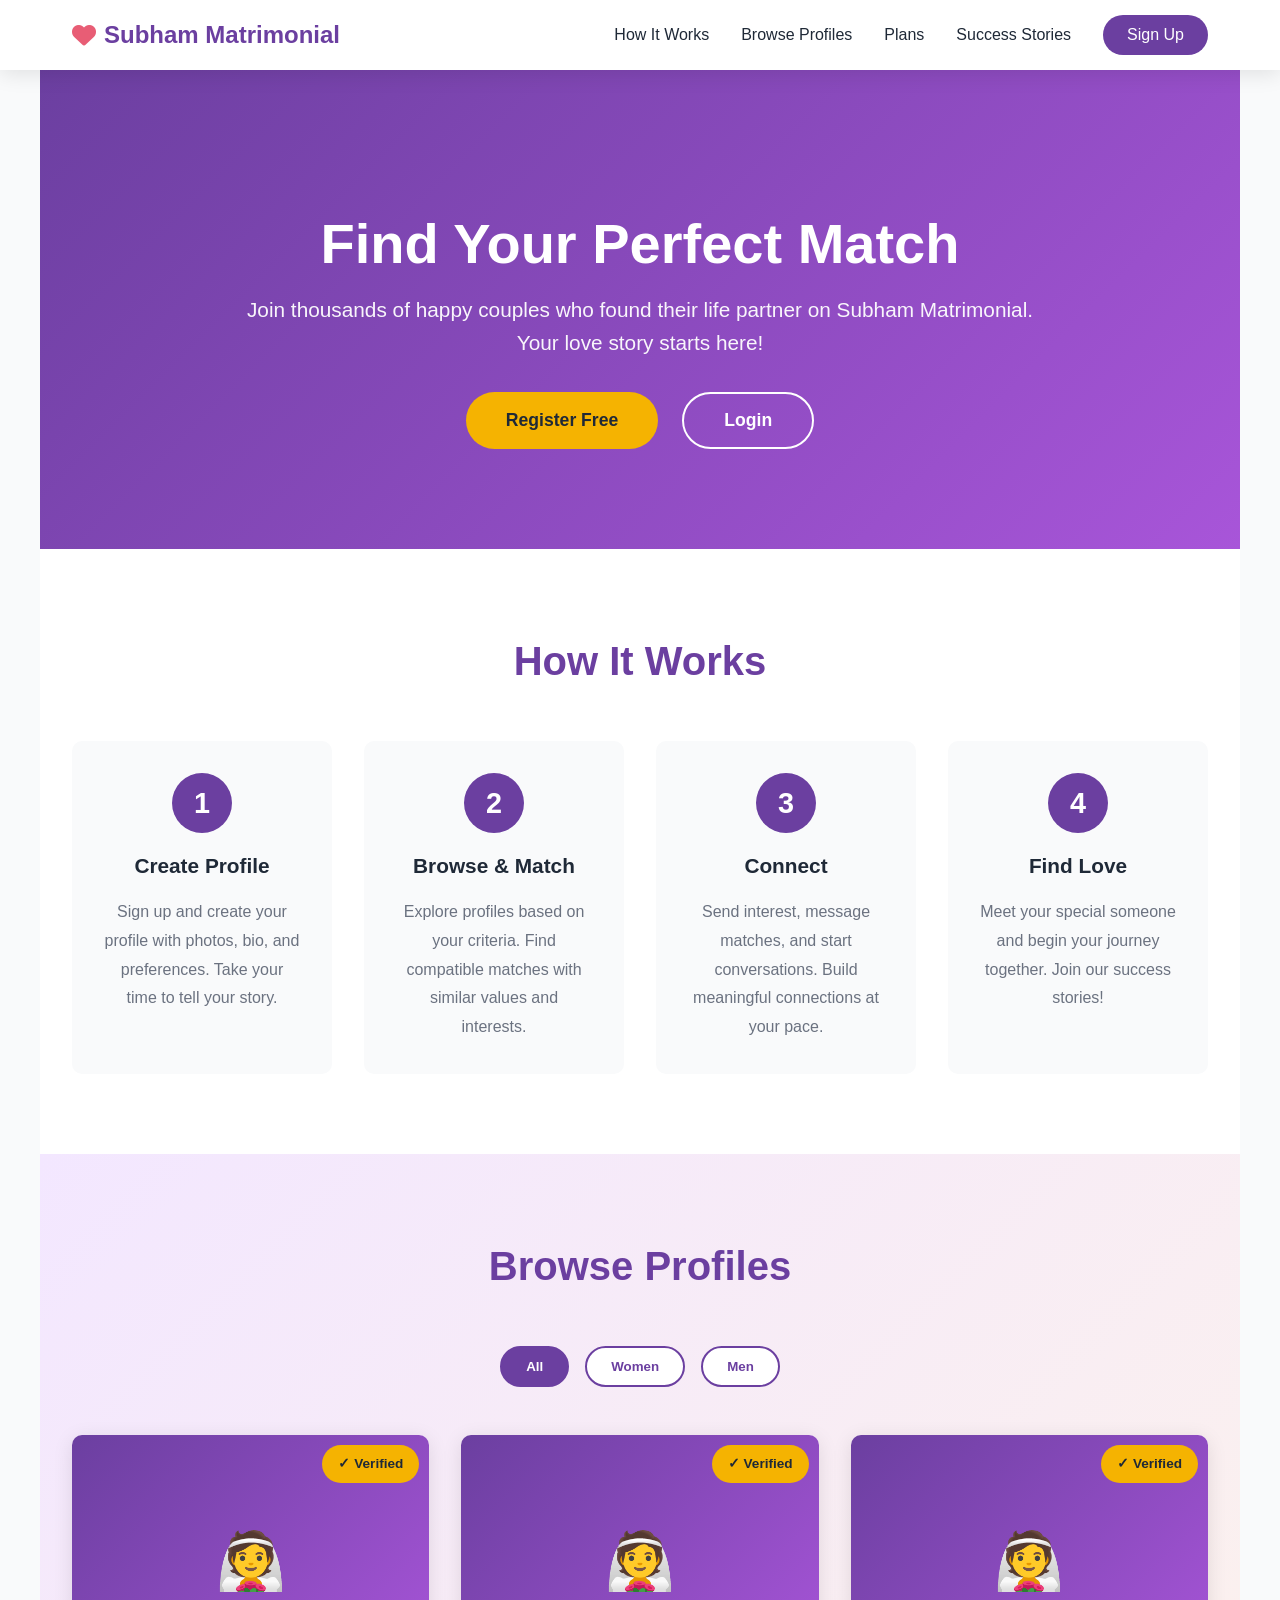
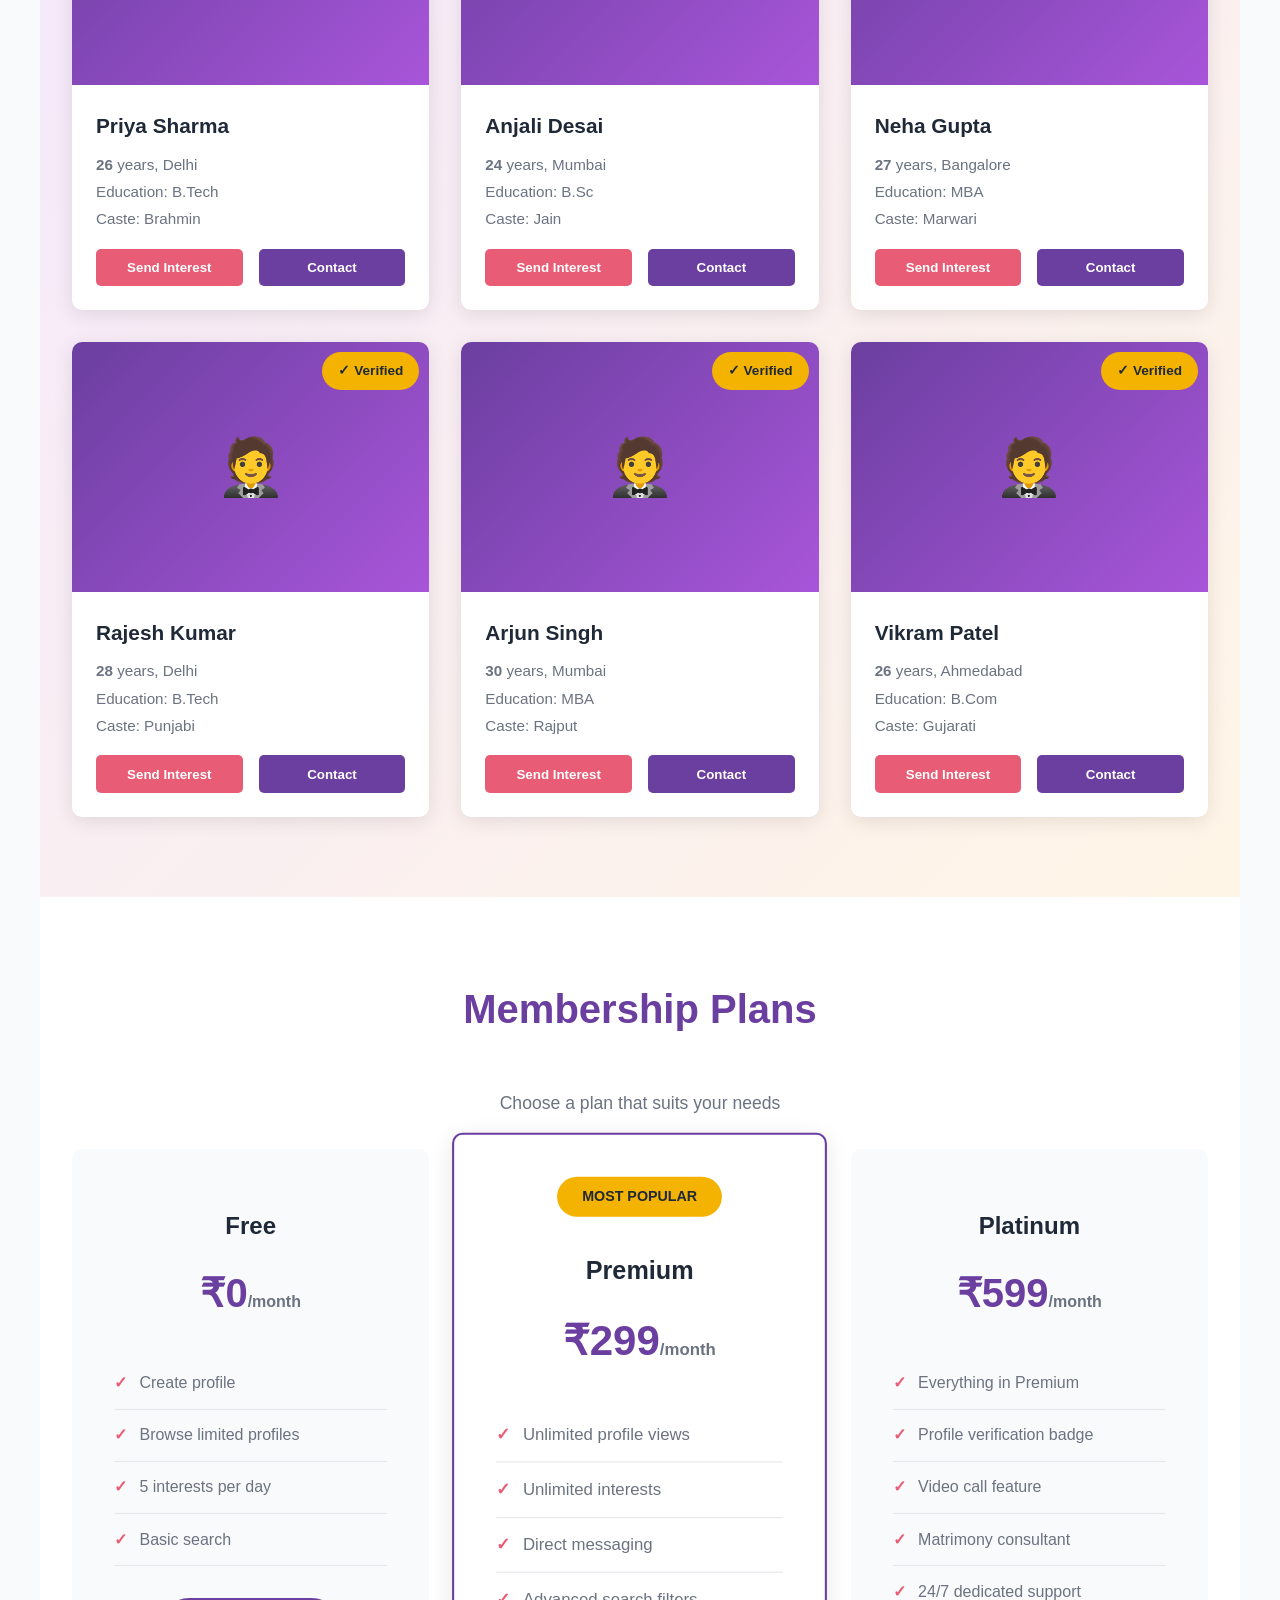
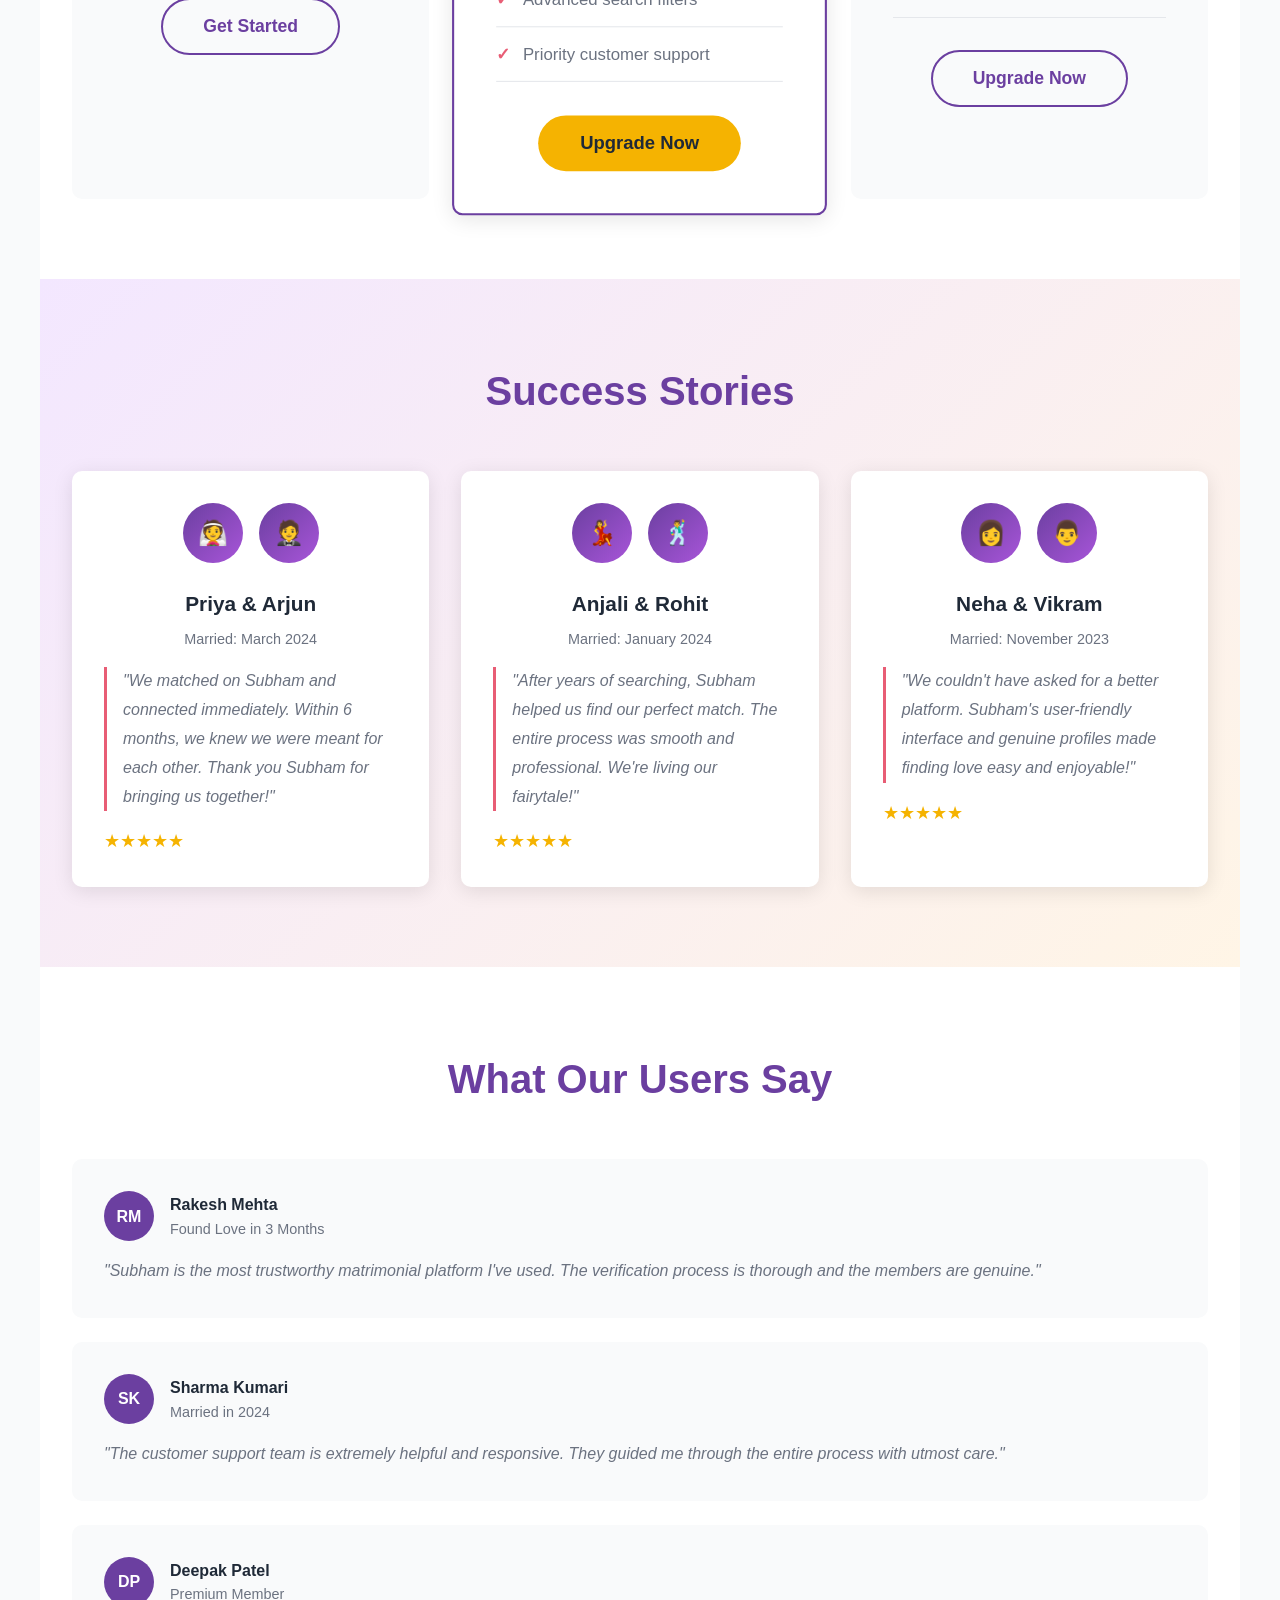
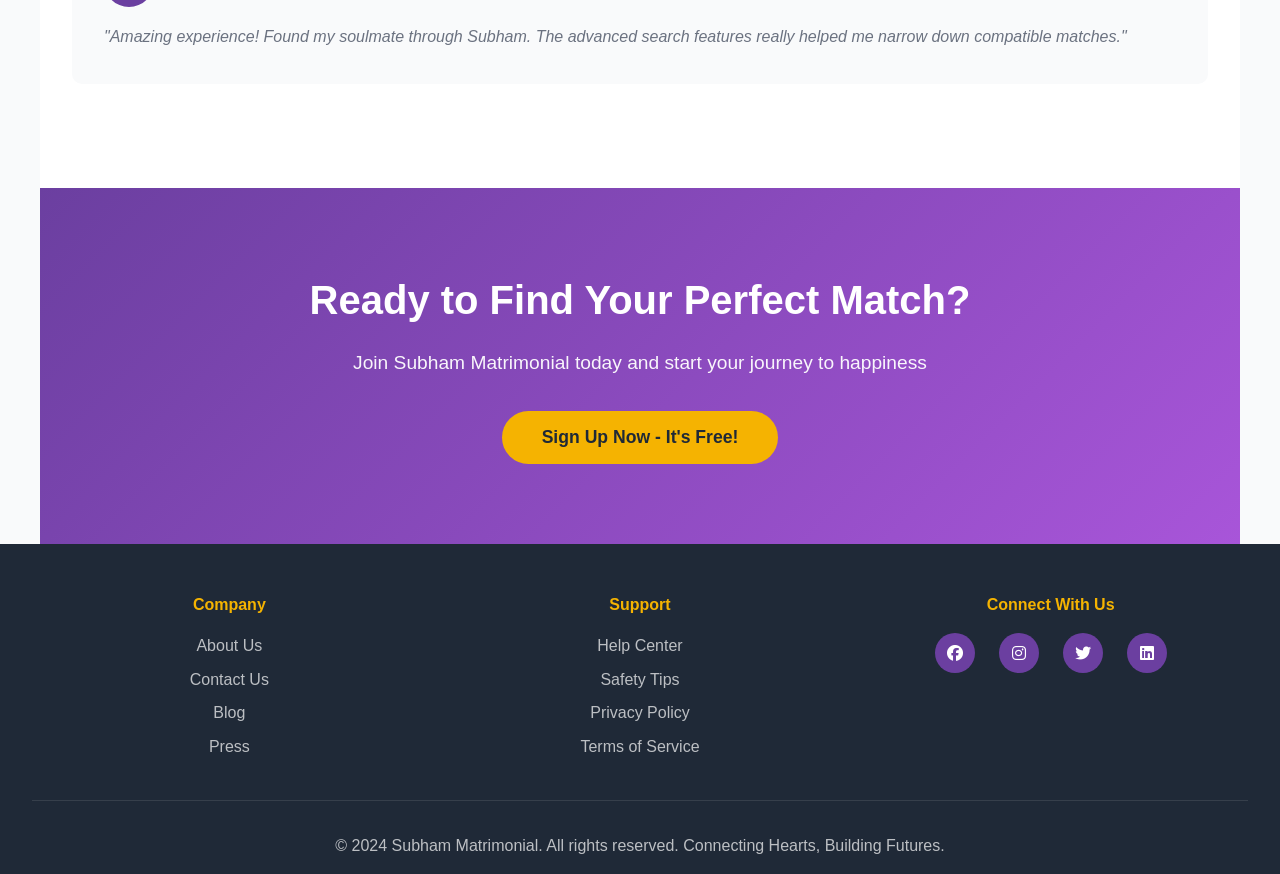
==== index.html @ eacbbb31 "Fix homepage filename" ====
<!DOCTYPE html>
<html lang="en">
<head>
    <meta charset="UTF-8">
    <meta name="viewport" content="width=device-width, initial-scale=1.0">
    <title>SUBHAM MATRIMONIAL-Find Your Perfect Match </title>
    <link rel="stylesheet" href="http://cdnjs.cloudflare.com/ajax/libs/font-awesome/6.4.0/css/all.min.css">
    <link rel="stylesheet" href="style.css">
</head>
<body>
    
    <!-- Navigation -->
<nav>
<div class="navbar-container">
<a href="#" class="navbar-logo">
<i class="fas fa-heart"></i> Subham Matrimonial
</a>
<ul class="nav-menu">
<li><a href="#how-it-works">How It Works</a></li>
<li><a href="#browse">Browse Profiles</a></li>
<li><a href="#membership">Plans</a></li>
<li><a href="#success">Success Stories</a></li>
<li><a href="#contact" class="nav-btn">Sign Up</a></li>
</ul>
<div class="hamburger" onclick="toggleMenu()">
<span></span>
<span></span>
<span></span>
</div>
</div>
</nav>

<!-- Hero Section -->
<section class="hero">
<div class="hero-content">
<h1>Find Your Perfect Match</h1>
<p>Join thousands of happy couples who found their life partner on Subham Matrimonial. Your love story starts here!</p>
<div class="hero-cta">
<button class="btn btn-primary" onclick="openModal('register-modal')">Register Free</button>
<button class="btn btn-secondary" onclick="openModal('login-modal')">Login</button>
</div>
</div>
</section>

<!-- How It Works -->
<section id="how-it-works" class="how-it-works">
<h2 class="section-title">How It Works</h2>
<div class="steps-grid">
<div class="step-card">
<div class="step-number">1</div>
<h3>Create Profile</h3>
<p>Sign up and create your profile with photos, bio, and preferences. Take your time to tell your story.</p>
</div>
<div class="step-card">
<div class="step-number">2</div>
<h3>Browse & Match</h3>
<p>Explore profiles based on your criteria. Find compatible matches with similar values and interests.</p>
</div>
<div class="step-card">
<div class="step-number">3</div>
<h3>Connect</h3>
<p>Send interest, message matches, and start conversations. Build meaningful connections at your pace.</p>
</div>
<div class="step-card">
<div class="step-number">4</div>
<h3>Find Love</h3>
<p>Meet your special someone and begin your journey together. Join our success stories!</p>
</div>
</div>
</section>

<!-- Browse Profiles -->
<section id="browse" class="browse-profiles">
<h2 class="section-title">Browse Profiles</h2>
<div class="filter-controls">
<button class="filter-btn active" onclick="filterProfiles('all')">All</button>
<button class="filter-btn" onclick="filterProfiles('women')">Women</button>
<button class="filter-btn" onclick="filterProfiles('men')">Men</button>
</div>
<div class="profiles-grid" id="profilesGrid">
<!-- Profiles will be generated by JavaScript -->
</div>
</section>

<!-- Membership Plans -->
<section id="membership" class="membership">
<h2 class="section-title">Membership Plans</h2>
<p class="section-subtitle">Choose a plan that suits your needs</p>
<div class="plans-grid">
<div class="plan-card">
<div class="plan-name">Free</div>
<div class="plan-price">₹0<span>/month</span></div>
<ul class="plan-features">
<li>Create profile</li>
<li>Browse limited profiles</li>
<li>5 interests per day</li>
<li>Basic search</li>
</ul>
<button class="btn btn-outline">Get Started</button>
</div>
<div class="plan-card featured">
<div class="plan-badge">MOST POPULAR</div>
<div class="plan-name">Premium</div>
<div class="plan-price">₹299<span>/month</span></div>
<ul class="plan-features">
<li>Unlimited profile views</li>
<li>Unlimited interests</li>
<li>Direct messaging</li>
<li>Advanced search filters</li>
<li>Priority customer support</li>
</ul>
<button class="btn btn-primary">Upgrade Now</button>
</div>
<div class="plan-card">
<div class="plan-name">Platinum</div>
<div class="plan-price">₹599<span>/month</span></div>
<ul class="plan-features">
<li>Everything in Premium</li>
<li>Profile verification badge</li>
<li>Video call feature</li>
<li>Matrimony consultant</li>
<li>24/7 dedicated support</li>
</ul>
<button class="btn btn-outline">Upgrade Now</button>
</div>
</div>
</section>

<!-- Success Stories -->
<section id="success" class="success-stories">
<h2 class="section-title">Success Stories</h2>
<div class="stories-grid">
<div class="story-card">
<div class="couple-photos">
<div class="couple-photo">👰</div>
<div class="couple-photo">🤵</div>
</div>
<div class="couple-name">Priya & Arjun</div>
<div class="couple-date">Married: March 2024</div>
<p class="story-text">"We matched on Subham and connected immediately. Within 6 months, we knew we were meant for each other. Thank you Subham for bringing us together!"</p>
<div class="stars">★★★★★</div>
</div>
<div class="story-card">
<div class="couple-photos">
<div class="couple-photo">💃</div>
<div class="couple-photo">🕺</div>
</div>
<div class="couple-name">Anjali & Rohit</div>
<div class="couple-date">Married: January 2024</div>
<p class="story-text">"After years of searching, Subham helped us find our perfect match. The entire process was smooth and professional. We're living our fairytale!"</p>
<div class="stars">★★★★★</div>
</div>
<div class="story-card">
<div class="couple-photos">
<div class="couple-photo">👩</div>
<div class="couple-photo">👨</div>
</div>
<div class="couple-name">Neha & Vikram</div>
<div class="couple-date">Married: November 2023</div>
<p class="story-text">"We couldn't have asked for a better platform. Subham's user-friendly interface and genuine profiles made finding love easy and enjoyable!"</p>
<div class="stars">★★★★★</div>
</div>
</div>
</section>

<!-- Testimonials -->
<section class="testimonials">
<h2 class="section-title">What Our Users Say</h2>
<div class="testimonial-card">
<div class="testimonial-user">
<div class="testimonial-avatar">RM</div>
<div>
<div class="testimonial-name">Rakesh Mehta</div>
<div class="testimonial-role">Found Love in 3 Months</div>
</div>
</div>
<p class="testimonial-text">"Subham is the most trustworthy matrimonial platform I've used. The verification process is thorough and the members are genuine."</p>
</div>
<div class="testimonial-card">
<div class="testimonial-user">
<div class="testimonial-avatar">SK</div>
<div>
<div class="testimonial-name">Sharma Kumari</div>
<div class="testimonial-role">Married in 2024</div>
</div>
</div>
<p class="testimonial-text">"The customer support team is extremely helpful and responsive. They guided me through the entire process with utmost care."</p>
</div>
<div class="testimonial-card">
<div class="testimonial-user">
<div class="testimonial-avatar">DP</div>
<div>
<div class="testimonial-name">Deepak Patel</div>
<div class="testimonial-role">Premium Member</div>
</div>
</div>
<p class="testimonial-text">"Amazing experience! Found my soulmate through Subham. The advanced search features really helped me narrow down compatible matches."</p>
</div>
</section>

<!-- CTA Section -->
<section id="contact" class="cta-section">
<h2>Ready to Find Your Perfect Match?</h2>
<p>Join Subham Matrimonial today and start your journey to happiness</p>
<button class="btn btn-primary" onclick="openModal('register-modal')">Sign Up Now - It's Free!</button>
</section>

<!-- Footer -->
<footer>
<div class="footer-content">
<div class="footer-section">
<h4>Company</h4>
<a href="#">About Us</a>
<a href="#">Contact Us</a>
<a href="#">Blog</a>
<a href="#">Press</a>
</div>
<div class="footer-section">
<h4>Support</h4>
<a href="#">Help Center</a>
<a href="#">Safety Tips</a>
<a href="#">Privacy Policy</a>
<a href="#">Terms of Service</a>
</div>
<div class="footer-section">
<h4>Connect With Us</h4>
<div class="social-links">
<a href="#" title="Facebook"><i class="fab fa-facebook"></i></a>
<a href="#" title="Instagram"><i class="fab fa-instagram"></i></a>
<a href="#" title="Twitter"><i class="fab fa-twitter"></i></a>
<a href="#" title="LinkedIn"><i class="fab fa-linkedin"></i></a>
</div>
</div>
</div>
<div class="footer-bottom">
<p>&copy; 2024 Subham Matrimonial. All rights reserved. Connecting Hearts, Building Futures.</p>
</div>
</footer>

<!-- Register Modal -->
<div id="register-modal" class="modal">
<div class="modal-content">
<button class="modal-close" onclick="closeModal('register-modal')">&times;</button>
<h2 style="color: var(--primary-dark); margin-bottom: 1.5rem;">Create Your Profile</h2>
<form onsubmit="handleRegister(event)">
<div class="form-group">
<label>Full Name</label>
<input type="text" required placeholder="Enter your name">
</div>
<div class="form-group">
<label>Email</label>
<input type="email" required placeholder="your@email.com">
</div>
<div class="form-group">
<label>Gender</label>
<select required>
<option value="">Select gender</option>
<option value="male">Male</option>
<option value="female">Female</option>
</select>
</div>
<div class="form-group">
<label>Phone Number</label>
<input type="tel" required placeholder="Your phone number">
</div>
<div class="form-group">
<label>Age</label>
<input type="number" required placeholder="Your age" min="18" max="65">
</div>
<button type="submit" class="btn btn-primary" style="width: 100%;">Create Account</button>
</form>
</div>
</div>

<!-- Login Modal -->
<div id="login-modal" class="modal">
<div class="modal-content">
<button class="modal-close" onclick="closeModal('login-modal')">&times;</button>
<h2 style="color: var(--primary-dark); margin-bottom: 1.5rem;">Login to Subham</h2>
<form onsubmit="handleLogin(event)">
<div class="form-group">
<label>Email or Phone</label>
<input type="text" required placeholder="Enter email or phone">
</div>
<div class="form-group">
<label>Password</label>
<input type="password" required placeholder="Enter password">
</div>
<button type="submit" class="btn btn-primary" style="width: 100%;">Login</button>
<p style="text-align: center; margin-top: 1rem; color: var(--text-light);">
Don't have an account? <a href="#" style="color: var(--primary-dark); font-weight: 600;" onclick="closeModal('login-modal'); openModal('register-modal'); return false;">Sign up</a>
</p>
</form>
</div>
</div>

<script src="script.js"></script>
</body>
</html>
---- style.css ----
* {
    margin: 0;
    padding: 0;
    box-sizing: border-box;
}

:root {
    --primary-dark: #6B3FA0;
    --primary-light: #A855D9;
    --accent-gold: #F5B301;
    --accent-pink: #E85D75;
    --text-dark: #1F2937;
    --text-light: #6B7280;
    --bg-light: #F9FAFB;
    --white: #FFFFFF;
    --shadow: 0 4px 20px rgba(0, 0, 0, 0.1);
}

body {
    font-family: 'Segoe UI', Tahoma, Geneva, Verdana, sans-serif;
    line-height: 1.6;
    color: var(--text-dark);
    background-color: var(--bg-light);
}

/* Navbar */
nav {
    background: var(--white);
    box-shadow: var(--shadow);
    position: fixed;
    width: 100%;
    top: 0;
    z-index: 1000;
}

.navbar-container {
    max-width: 1200px;
    margin: 0 auto;
    padding: 1rem 2rem;
    display: flex;
    justify-content: space-between;
    align-items: center;
}

.navbar-logo {
    font-size: 24px;
    font-weight: bold;
    color: var(--primary-dark);
    text-decoration: none;
    display: flex;
    align-items: center;
    gap: 8px;
}

.navbar-logo i {
    color: var(--accent-pink);
}

.nav-menu {
    display: flex;
    list-style: none;
    gap: 2rem;
}

.nav-menu a {
    text-decoration: none;
    color: var(--text-dark);
    font-weight: 500;
    transition: color 0.3s;
}

.nav-menu a:hover {
    color: var(--primary-dark);
}

.nav-btn {
    background: var(--primary-dark) !important;
    color: var(--white) !important;
    padding: 0.7rem 1.5rem;
    border-radius: 50px;
    text-decoration: none;
    font-weight: 600;
    transition: background 0.3s;
}

.nav-btn:hover {
    background: var(--primary-light) !important;
}

.hamburger {
    display: none;
    flex-direction: column;
    cursor: pointer;
}

.hamburger span {
    width: 25px;
    height: 3px;
    background: var(--primary-dark);
    margin: 5px 0;
    transition: 0.3s;
}

/* Hero Section */
.hero {
    background: linear-gradient(135deg, var(--primary-dark) 0%, var(--primary-light) 100%);
    color: var(--white);
    padding: 150px 2rem 100px;
    text-align: center;
    margin-top: 60px;
}

.hero-content {
    max-width: 800px;
    margin: 0 auto;
}

.hero h1 {
    font-size: 3.5rem;
    margin-bottom: 1rem;
    line-height: 1.2;
}

.hero p {
    font-size: 1.3rem;
    margin-bottom: 2rem;
    opacity: 0.95;
}

.hero-cta {
    display: flex;
    gap: 1.5rem;
    justify-content: center;
    flex-wrap: wrap;
}

.btn {
    padding: 1rem 2.5rem;
    border: none;
    border-radius: 50px;
    font-size: 1.1rem;
    font-weight: 600;
    cursor: pointer;
    transition: all 0.3s;
    text-decoration: none;
    display: inline-block;
}

.btn-primary {
    background: var(--accent-gold);
    color: var(--text-dark);
}

.btn-primary:hover {
    background: #FFD700;
    transform: translateY(-3px);
    box-shadow: 0 8px 25px rgba(245, 179, 1, 0.4);
}

.btn-secondary {
    background: transparent;
    color: var(--white);
    border: 2px solid var(--white);
}

.btn-secondary:hover {
    background: var(--white);
    color: var(--primary-dark);
}

.btn-outline {
    background: transparent;
    color: var(--primary-dark);
    border: 2px solid var(--primary-dark);
}

.btn-outline:hover {
    background: var(--primary-dark);
    color: var(--white);
}

/* Section Styling */
section {
    padding: 80px 2rem;
    max-width: 1200px;
    margin: 0 auto;
}

.section-title {
    font-size: 2.5rem;
    text-align: center;
    margin-bottom: 3rem;
    color: var(--primary-dark);
}

.section-subtitle {
    text-align: center;
    color: var(--text-light);
    font-size: 1.1rem;
    margin-bottom: 2rem;
}

/* How It Works */
.how-it-works {
    background: var(--white);
}

.steps-grid {
    display: grid;
    grid-template-columns: repeat(auto-fit, minmax(250px, 1fr));
    gap: 2rem;
}

.step-card {
    text-align: center;
    padding: 2rem;
    background: var(--bg-light);
    border-radius: 10px;
    transition: transform 0.3s, box-shadow 0.3s;
}

.step-card:hover {
    transform: translateY(-10px);
    box-shadow: var(--shadow);
}

.step-number {
    width: 60px;
    height: 60px;
    background: var(--primary-dark);
    color: var(--white);
    border-radius: 50%;
    display: flex;
    align-items: center;
    justify-content: center;
    font-size: 1.8rem;
    font-weight: bold;
    margin: 0 auto 1rem;
}

.step-card h3 {
    font-size: 1.3rem;
    margin-bottom: 1rem;
    color: var(--text-dark);
}

.step-card p {
    color: var(--text-light);
    line-height: 1.8;
}

/* Browse Profiles */
.browse-profiles {
    background: linear-gradient(135deg, #F3E7FF 0%, #FFF5E6 100%);
}

.filter-controls {
    display: flex;
    gap: 1rem;
    justify-content: center;
    margin-bottom: 3rem;
    flex-wrap: wrap;
}

.filter-btn {
    padding: 0.7rem 1.5rem;
    background: var(--white);
    border: 2px solid var(--primary-dark);
    color: var(--primary-dark);
    border-radius: 50px;
    cursor: pointer;
    font-weight: 600;
    transition: all 0.3s;
}

.filter-btn.active,
.filter-btn:hover {
    background: var(--primary-dark);
    color: var(--white);
}

.profiles-grid {
    display: grid;
    grid-template-columns: repeat(auto-fit, minmax(280px, 1fr));
    gap: 2rem;
}

.profile-card {
    background: var(--white);
    border-radius: 10px;
    overflow: hidden;
    box-shadow: var(--shadow);
    cursor: pointer;
    transition: transform 0.3s, box-shadow 0.3s;
    position: relative;
}

.profile-card:hover {
    transform: translateY(-8px);
    box-shadow: 0 8px 30px rgba(107, 63, 160, 0.2);
}

.profile-image {
    width: 100%;
    height: 250px;
    background: linear-gradient(135deg, var(--primary-dark) 0%, var(--primary-light) 100%);
    display: flex;
    align-items: center;
    justify-content: center;
    font-size: 3.5rem;
    position: relative;
    overflow: hidden;
}

.profile-image i {
    color: var(--accent-gold);
}

.verify-badge {
    position: absolute;
    top: 10px;
    right: 10px;
    background: var(--accent-gold);
    color: var(--text-dark);
    padding: 0.5rem 1rem;
    border-radius: 50px;
    font-size: 0.85rem;
    font-weight: 600;
}

.profile-info {
    padding: 1.5rem;
}

.profile-name {
    font-size: 1.3rem;
    font-weight: 600;
    color: var(--text-dark);
    margin-bottom: 0.5rem;
}

.profile-details {
    color: var(--text-light);
    font-size: 0.95rem;
    margin-bottom: 1rem;
    line-height: 1.8;
}

.profile-details span {
    display: block;
}

.profile-actions {
    display: flex;
    gap: 1rem;
    margin-top: 1rem;
}

.profile-actions button {
    flex: 1;
    padding: 0.7rem;
    border: none;
    border-radius: 5px;
    cursor: pointer;
    font-weight: 600;
    transition: all 0.3s;
}

.btn-interest {
    background: var(--accent-pink);
    color: var(--white);
}

.btn-interest:hover {
    background: #D63A52;
}

.btn-contact {
    background: var(--primary-dark);
    color: var(--white);
}

.btn-contact:hover {
    background: var(--primary-light);
}

/* Membership Plans */
.membership {
    background: var(--white);
}

.plans-grid {
    display: grid;
    grid-template-columns: repeat(auto-fit, minmax(300px, 1fr));
    gap: 2rem;
}

.plan-card {
    background: var(--bg-light);
    border-radius: 10px;
    padding: 2.5rem;
    text-align: center;
    transition: all 0.3s;
    border: 2px solid transparent;
}

.plan-card.featured {
    border: 2px solid var(--primary-dark);
    background: var(--white);
    transform: scale(1.05);
    box-shadow: var(--shadow);
}

.plan-card:hover {
    box-shadow: var(--shadow);
}

.plan-badge {
    display: inline-block;
    background: var(--accent-gold);
    color: var(--text-dark);
    padding: 0.5rem 1.5rem;
    border-radius: 50px;
    font-size: 0.85rem;
    font-weight: 600;
    margin-bottom: 1rem;
}

.plan-name {
    font-size: 1.5rem;
    font-weight: 700;
    color: var(--text-dark);
    margin: 1rem 0;
}

.plan-price {
    font-size: 2.5rem;
    font-weight: 700;
    color: var(--primary-dark);
    margin: 1rem 0;
}

.plan-price span {
    font-size: 1rem;
    color: var(--text-light);
}

.plan-features {
    list-style: none;
    margin: 2rem 0;
    text-align: left;
}

.plan-features li {
    padding: 0.8rem 0;
    border-bottom: 1px solid #E5E7EB;
    color: var(--text-light);
}

.plan-features li:before {
    content: "✓ ";
    color: var(--accent-pink);
    font-weight: bold;
    margin-right: 0.5rem;
}

/* Success Stories */
.success-stories {
    background: linear-gradient(135deg, #F3E7FF 0%, #FFF5E6 100%);
}

.stories-grid {
    display: grid;
    grid-template-columns: repeat(auto-fit, minmax(320px, 1fr));
    gap: 2rem;
}

.story-card {
    background: var(--white);
    border-radius: 10px;
    padding: 2rem;
    box-shadow: var(--shadow);
}

.couple-photos {
    display: flex;
    gap: 1rem;
    margin-bottom: 1.5rem;
    justify-content: center;
}

.couple-photo {
    width: 60px;
    height: 60px;
    border-radius: 50%;
    background: linear-gradient(135deg, var(--primary-dark), var(--primary-light));
    display: flex;
    align-items: center;
    justify-content: center;
    font-size: 1.5rem;
    color: var(--white);
}

.couple-name {
    font-size: 1.3rem;
    font-weight: 600;
    color: var(--text-dark);
    text-align: center;
    margin-bottom: 0.5rem;
}

.couple-date {
    text-align: center;
    color: var(--text-light);
    font-size: 0.9rem;
    margin-bottom: 1rem;
}

.story-text {
    color: var(--text-light);
    font-style: italic;
    line-height: 1.8;
    border-left: 3px solid var(--accent-pink);
    padding-left: 1rem;
}

.stars {
    color: var(--accent-gold);
    margin-top: 1rem;
    font-size: 1.1rem;
}

/* Testimonials */
.testimonials {
    background: var(--white);
}

.testimonial-card {
    background: var(--bg-light);
    border-radius: 10px;
    padding: 2rem;
    margin-bottom: 1.5rem;
}

.testimonial-user {
    display: flex;
    align-items: center;
    gap: 1rem;
    margin-bottom: 1rem;
}

.testimonial-avatar {
    width: 50px;
    height: 50px;
    border-radius: 50%;
    background: var(--primary-dark);
    color: var(--white);
    display: flex;
    align-items: center;
    justify-content: center;
    font-weight: bold;
}

.testimonial-name {
    font-weight: 600;
    color: var(--text-dark);
}

.testimonial-role {
    color: var(--text-light);
    font-size: 0.9rem;
}

.testimonial-text {
    color: var(--text-light);
    line-height: 1.8;
    font-style: italic;
}

/* Call to Action */
.cta-section {
    background: linear-gradient(135deg, var(--primary-dark) 0%, var(--primary-light) 100%);
    color: var(--white);
    text-align: center;
}

.cta-section h2 {
    font-size: 2.5rem;
    margin-bottom: 1rem;
}

.cta-section p {
    font-size: 1.2rem;
    margin-bottom: 2rem;
    opacity: 0.95;
}

/* Footer */
footer {
    background: var(--text-dark);
    color: var(--white);
    padding: 3rem 2rem 1rem;
    text-align: center;
}

.footer-content {
    max-width: 1200px;
    margin: 0 auto;
    display: grid;
    grid-template-columns: repeat(auto-fit, minmax(250px, 1fr));
    gap: 2rem;
    margin-bottom: 2rem;
}

.footer-section h4 {
    margin-bottom: 1rem;
    color: var(--accent-gold);
}

.footer-section a {
    display: block;
    color: rgba(255, 255, 255, 0.7);
    text-decoration: none;
    margin-bottom: 0.5rem;
    transition: color 0.3s;
}

.footer-section a:hover {
    color: var(--accent-gold);
}

.social-links {
    display: flex;
    gap: 1.5rem;
    justify-content: center;
    margin-top: 1rem;
}

.social-links a {
    width: 40px;
    height: 40px;
    background: var(--primary-dark);
    border-radius: 50%;
    display: flex;
    align-items: center;
    justify-content: center;
    color: var(--white);
    transition: background 0.3s;
}

.social-links a:hover {
    background: var(--accent-gold);
    color: var(--text-dark);
}

.footer-bottom {
    border-top: 1px solid rgba(255, 255, 255, 0.1);
    padding-top: 2rem;
    color: rgba(255, 255, 255, 0.7);
}

/* Modal */
.modal {
    display: none;
    position: fixed;
    top: 0;
    left: 0;
    width: 100%;
    height: 100%;
    background: rgba(0, 0, 0, 0.6);
    z-index: 2000;
    align-items: center;
    justify-content: center;
}

.modal.show {
    display: flex;
}

.modal-content {
    background: var(--white);
    border-radius: 10px;
    padding: 2.5rem;
    width: 90%;
    max-width: 500px;
    position: relative;
    animation: slideIn 0.3s ease;
}

@keyframes slideIn {
    from {
        transform: translateY(-50px);
        opacity: 0;
    }
    to {
        transform: translateY(0);
        opacity: 1;
    }
}

.modal-close {
    position: absolute;
    top: 1rem;
    right: 1rem;
    background: none;
    border: none;
    font-size: 1.5rem;
    cursor: pointer;
    color: var(--text-light);
}

.modal-close:hover {
    color: var(--text-dark);
}

.form-group {
    margin-bottom: 1.5rem;
}

.form-group label {
    display: block;
    margin-bottom: 0.5rem;
    font-weight: 600;
    color: var(--text-dark);
}

.form-group input,
.form-group select {
    width: 100%;
    padding: 0.8rem;
    border: 1px solid #E5E7EB;
    border-radius: 5px;
    font-size: 1rem;
    transition: border 0.3s;
}

.form-group input:focus,
.form-group select:focus {
    outline: none;
    border-color: var(--primary-dark);
    box-shadow: 0 0 0 3px rgba(107, 63, 160, 0.1);
}

/* Responsive */
@media (max-width: 768px) {
    .nav-menu {
        display: none;
        position: absolute;
        top: 70px;
        left: 0;
        width: 100%;
        background: var(--white);
        flex-direction: column;
        gap: 0;
    }

    .nav-menu.active {
        display: flex;
    }

    .nav-menu li {
        padding: 1rem 2rem;
        border-bottom: 1px solid #E5E7EB;
    }

    .hamburger {
        display: flex;
    }

    .hero h1 {
        font-size: 2rem;
    }

    .hero p {
        font-size: 1rem;
    }

    .hero {
        padding: 100px 1rem 60px;
    }

    .section-title {
        font-size: 1.8rem;
    }

    .plan-card.featured {
        transform: scale(1);
    }

    section {
        padding: 50px 1rem;
    }
}
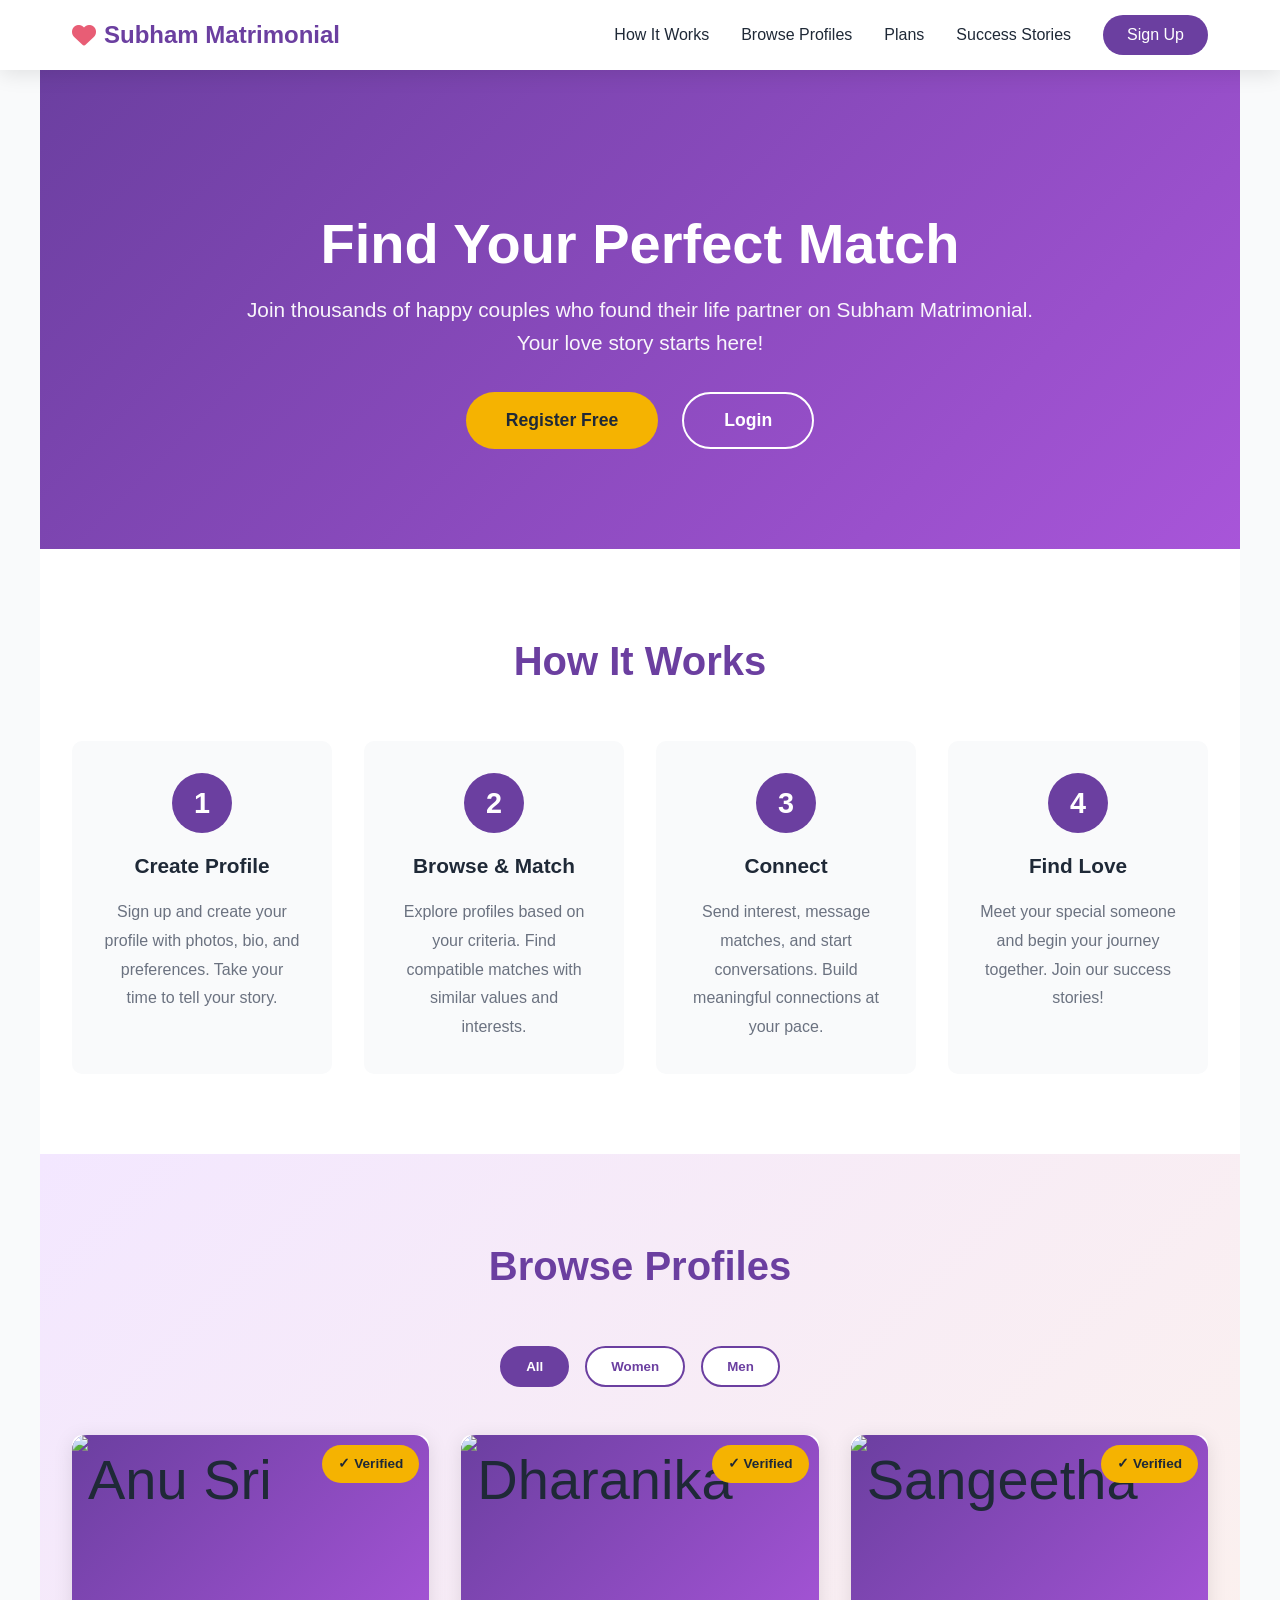
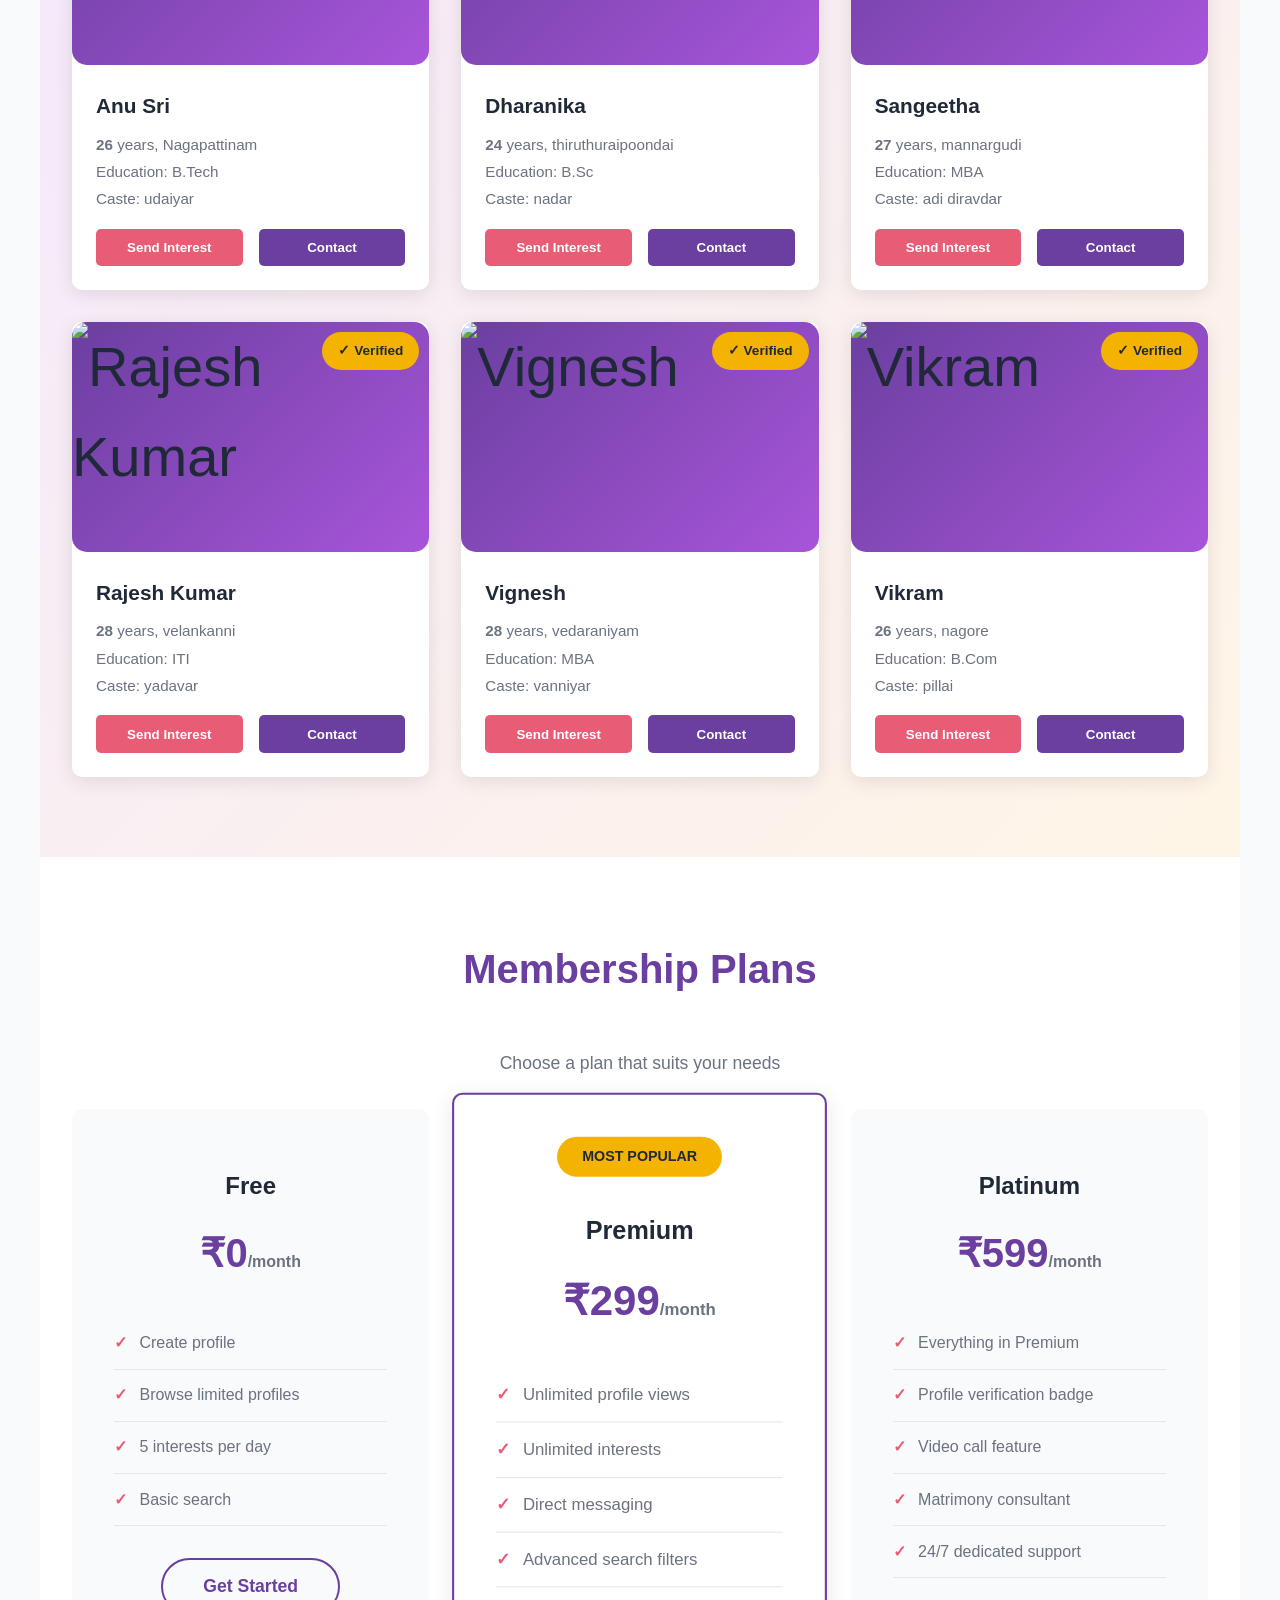
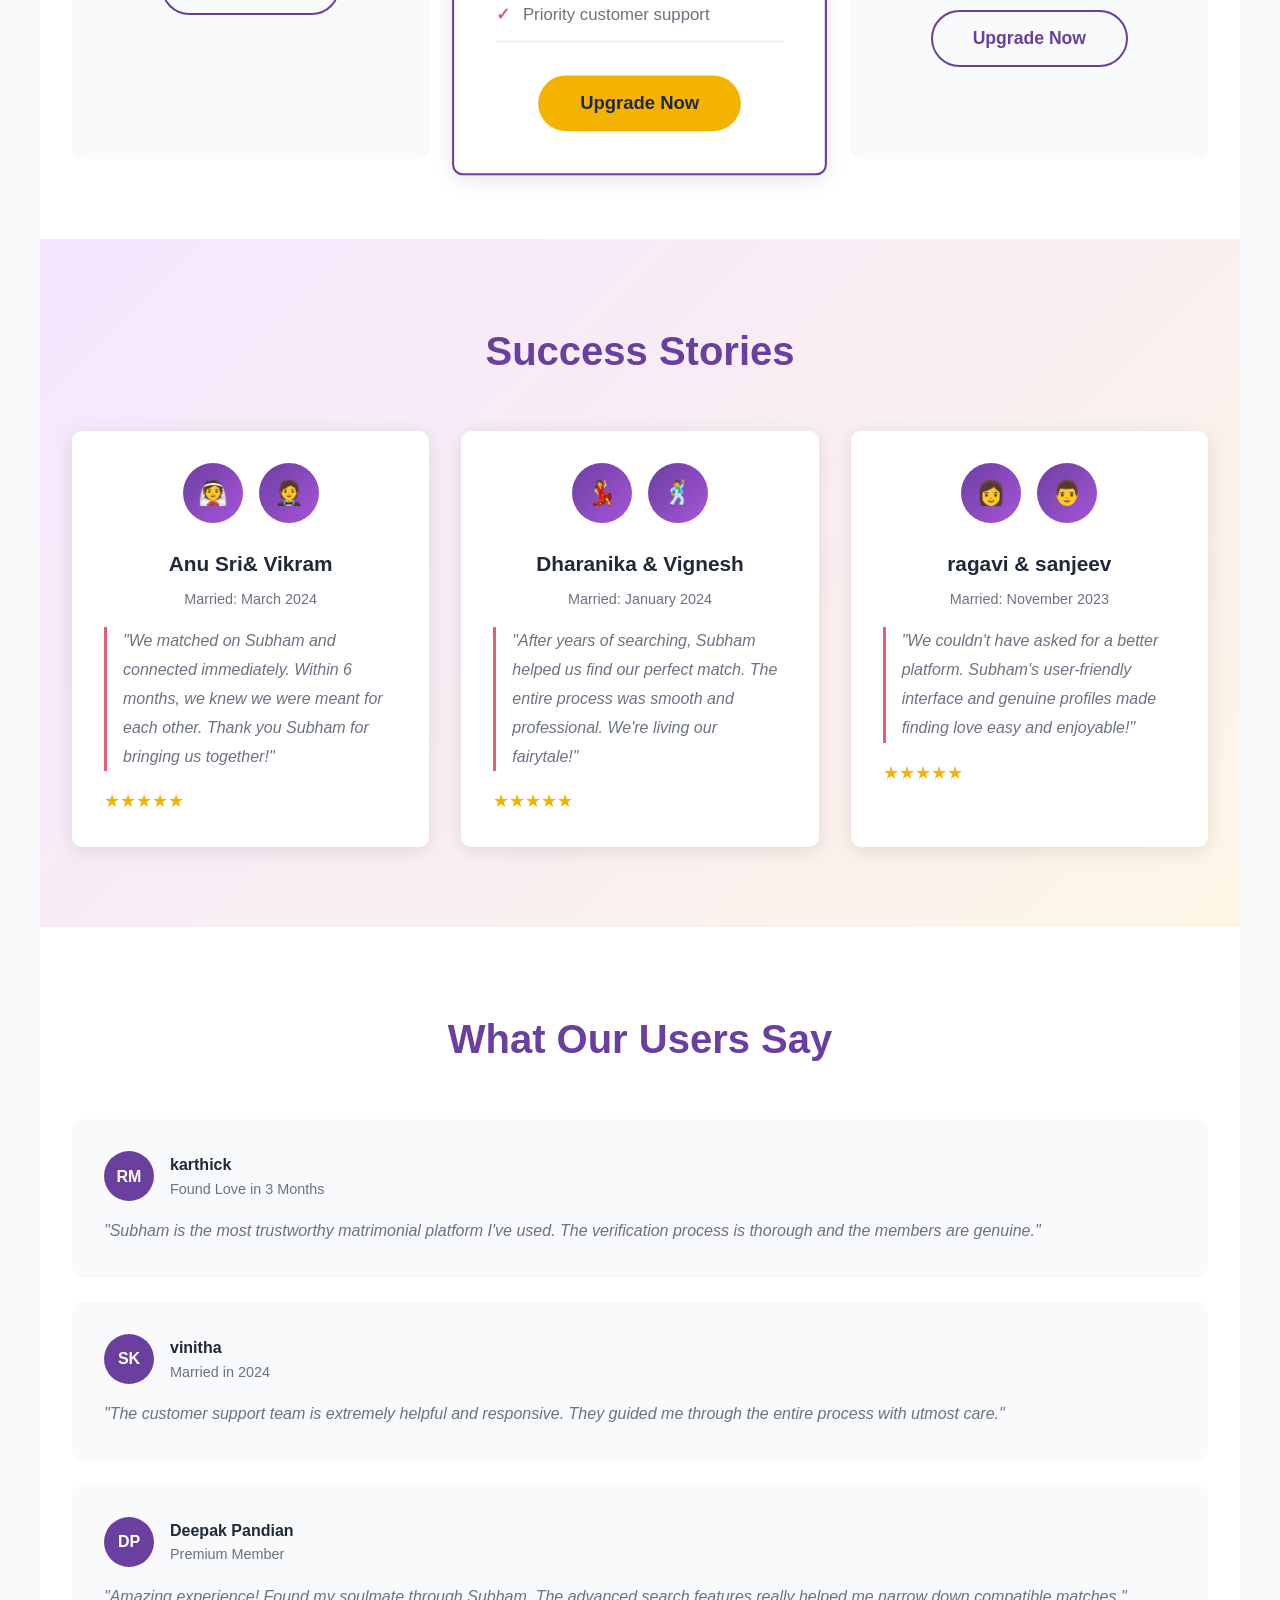
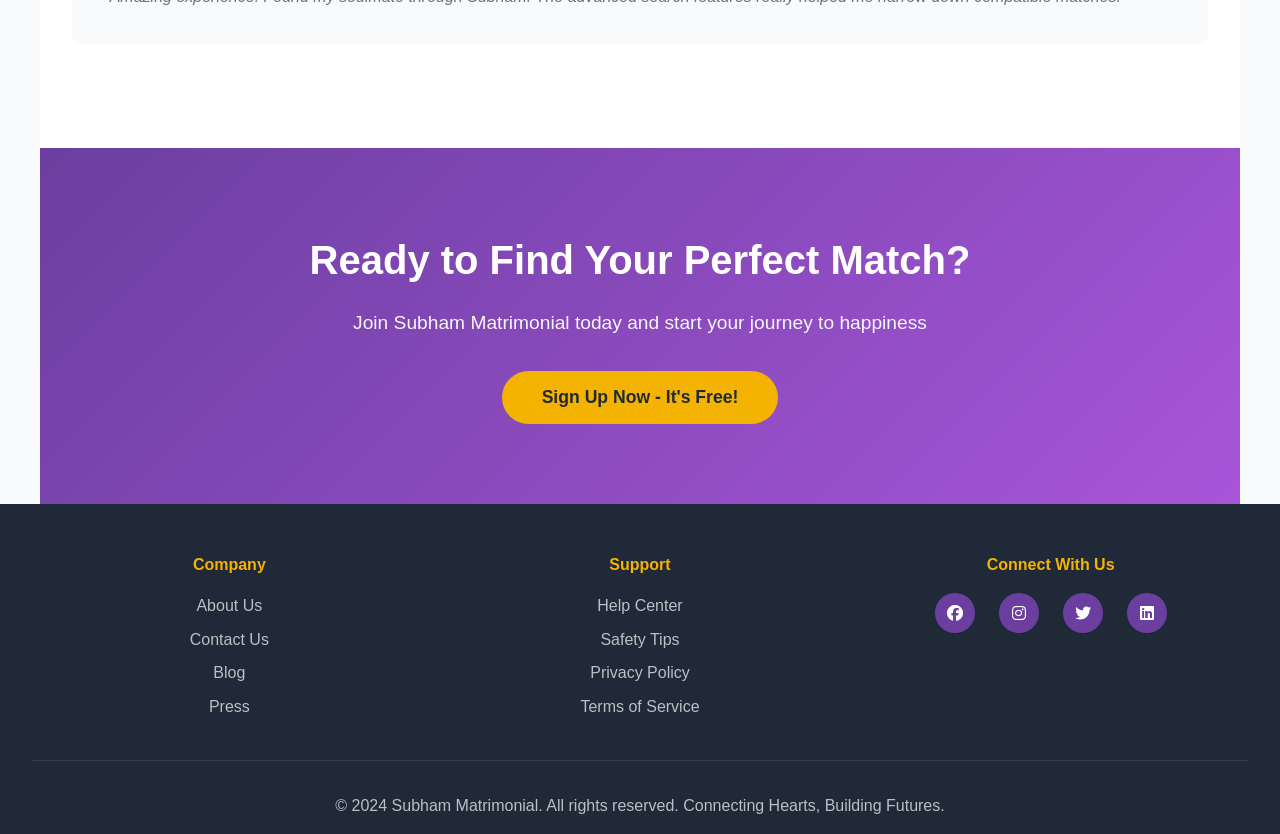
==== commit 484445fe: "Update profile images and layout" ====
--- a/index.html
+++ b/index.html
@@ -69,6 +69,7 @@
 </div>
 </section>
 
+
 <!-- Browse Profiles -->
 <section id="browse" class="browse-profiles">
 <h2 class="section-title">Browse Profiles</h2>
@@ -78,6 +79,20 @@
 <button class="filter-btn" onclick="filterProfiles('men')">Men</button>
 </div>
 <div class="profiles-grid" id="profilesGrid">
+<!--profile card-->
+<div class="project">
+
+<div class="profile-image">
+    <img src="https://resource.myaiart.io/myaiart/generated/image/44295e142f5f4f8891d0e4604a1beeaf.jpg" alt="Anu Sri">
+</div>
+    
+        <h3>Anu Sri</h3>
+      
+    <p>26 years, Nagapattinam</p>
+    <p>Education: B.Tech</p>
+    <p>Caste: udaiyar</p>
+</div>
+
 <!-- Profiles will be generated by JavaScript -->
 </div>
 </section>
@@ -135,7 +150,7 @@
 <div class="couple-photo">👰</div>
 <div class="couple-photo">🤵</div>
 </div>
-<div class="couple-name">Priya & Arjun</div>
+<div class="couple-name">Anu Sri& Vikram</div>
 <div class="couple-date">Married: March 2024</div>
 <p class="story-text">"We matched on Subham and connected immediately. Within 6 months, we knew we were meant for each other. Thank you Subham for bringing us together!"</p>
 <div class="stars">★★★★★</div>
@@ -145,7 +160,7 @@
 <div class="couple-photo">💃</div>
 <div class="couple-photo">🕺</div>
 </div>
-<div class="couple-name">Anjali & Rohit</div>
+<div class="couple-name">Dharanika & Vignesh</div>
 <div class="couple-date">Married: January 2024</div>
 <p class="story-text">"After years of searching, Subham helped us find our perfect match. The entire process was smooth and professional. We're living our fairytale!"</p>
 <div class="stars">★★★★★</div>
@@ -155,7 +170,7 @@
 <div class="couple-photo">👩</div>
 <div class="couple-photo">👨</div>
 </div>
-<div class="couple-name">Neha & Vikram</div>
+<div class="couple-name">ragavi & sanjeev</div>
 <div class="couple-date">Married: November 2023</div>
 <p class="story-text">"We couldn't have asked for a better platform. Subham's user-friendly interface and genuine profiles made finding love easy and enjoyable!"</p>
 <div class="stars">★★★★★</div>
@@ -170,7 +185,7 @@
 <div class="testimonial-user">
 <div class="testimonial-avatar">RM</div>
 <div>
-<div class="testimonial-name">Rakesh Mehta</div>
+<div class="testimonial-name">karthick</div>
 <div class="testimonial-role">Found Love in 3 Months</div>
 </div>
 </div>
@@ -180,7 +195,7 @@
 <div class="testimonial-user">
 <div class="testimonial-avatar">SK</div>
 <div>
-<div class="testimonial-name">Sharma Kumari</div>
+<div class="testimonial-name">vinitha</div>
 <div class="testimonial-role">Married in 2024</div>
 </div>
 </div>
@@ -190,7 +205,7 @@
 <div class="testimonial-user">
 <div class="testimonial-avatar">DP</div>
 <div>
-<div class="testimonial-name">Deepak Patel</div>
+<div class="testimonial-name">Deepak Pandian</div>
 <div class="testimonial-role">Premium Member</div>
 </div>
 </div>
--- a/style.css
+++ b/style.css
@@ -294,6 +294,16 @@
     transition: transform 0.3s, box-shadow 0.3s;
     position: relative;
 }
+.profile-card h3 {
+    font-size: 22px;
+    margin: 15px 0 8px;
+}
+
+.profile-card p {
+    font-size: 15px;
+    margin: 5px 0;
+}
+
 
 .profile-card:hover {
     transform: translateY(-8px);
@@ -302,7 +312,7 @@
 
 .profile-image {
     width: 100%;
-    height: 250px;
+    height: 230px;
     background: linear-gradient(135deg, var(--primary-dark) 0%, var(--primary-light) 100%);
     display: flex;
     align-items: center;
@@ -310,7 +320,17 @@
     font-size: 3.5rem;
     position: relative;
     overflow: hidden;
-}
+    border-radius: 15px;
+}
+
+.profile-image img {
+    width: 100%;
+    height: 100%;
+    object-fit: cover;
+    display: block;
+}
+
+
 
 .profile-image i {
     color: var(--accent-gold);
@@ -364,6 +384,45 @@
     cursor: pointer;
     font-weight: 600;
     transition: all 0.3s;
+}
+
+/* Anu Sri Profile Card */
+
+.project {
+    width: 360px;
+    max-width: 90%;
+    margin: 30px auto;
+    overflow: hidden;
+    border-radius: 16px;
+    background: #ffffff;
+    box-shadow: 0 4px 20px rgba(0, 0, 0, 0.12);
+}
+
+.project .profile-image {
+    width: 100%;
+    height: 220px;
+    overflow: hidden;
+    border-radius: 0;
+}
+
+.project .profile-image img {
+    width: 100%;
+    height: 100%;
+    object-fit: cover;
+    object-position: center;
+    display: block;
+}
+
+.project h3 {
+    font-size: 22px;
+    margin: 16px 18px 8px;
+    color: var(--text-dark);
+}
+
+.project p {
+    font-size: 15px;
+    margin: 6px 18px;
+    color: var(--text-light);
 }
 
 .btn-interest {
@@ -790,4 +849,20 @@
     section {
         padding: 50px 1rem;
     }
+}
+    @media (max-width: 600px) {
+    .profile-image {
+        height: 180px;
+    }
+}
+
+@media (max-width: 600px) {
+   .project {
+    width: 100%;
+    max-width: 340px;
+}
+
+.project .profile-image {
+    height: 200px;
+}
 }
